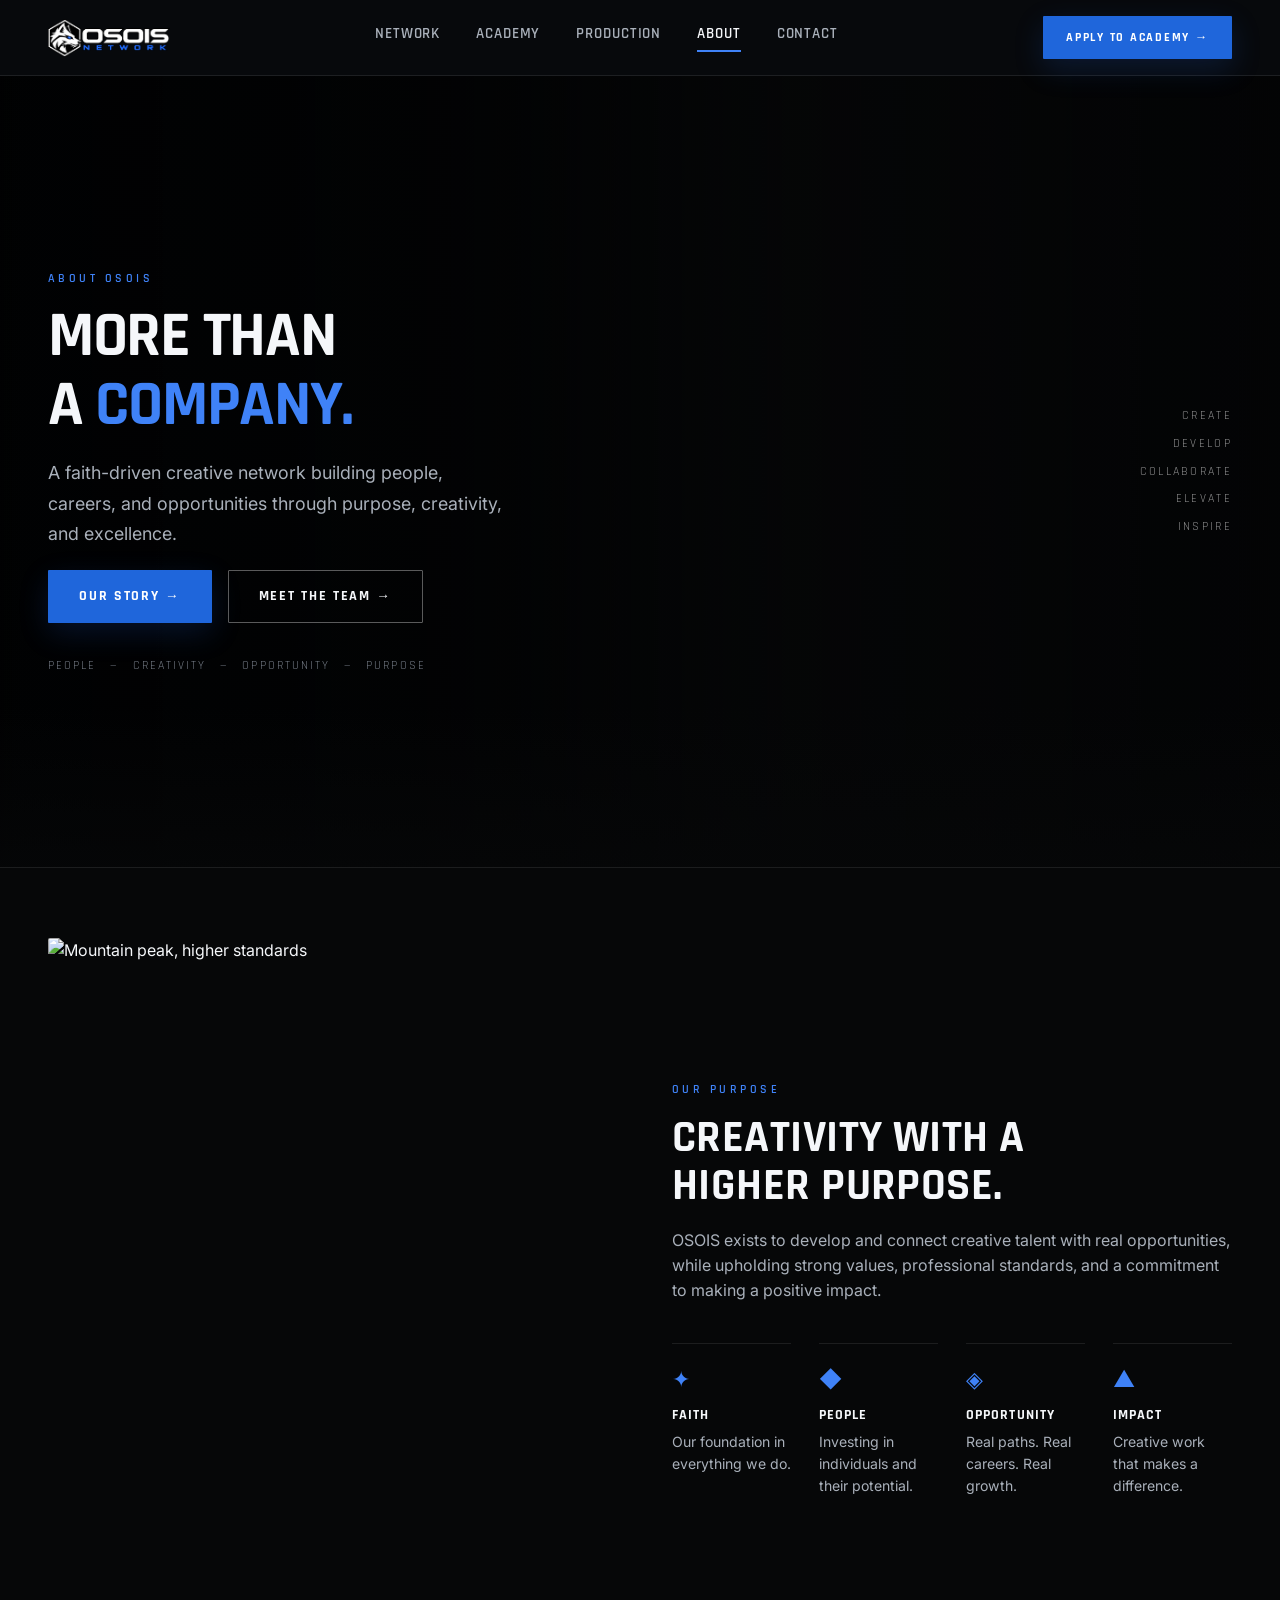
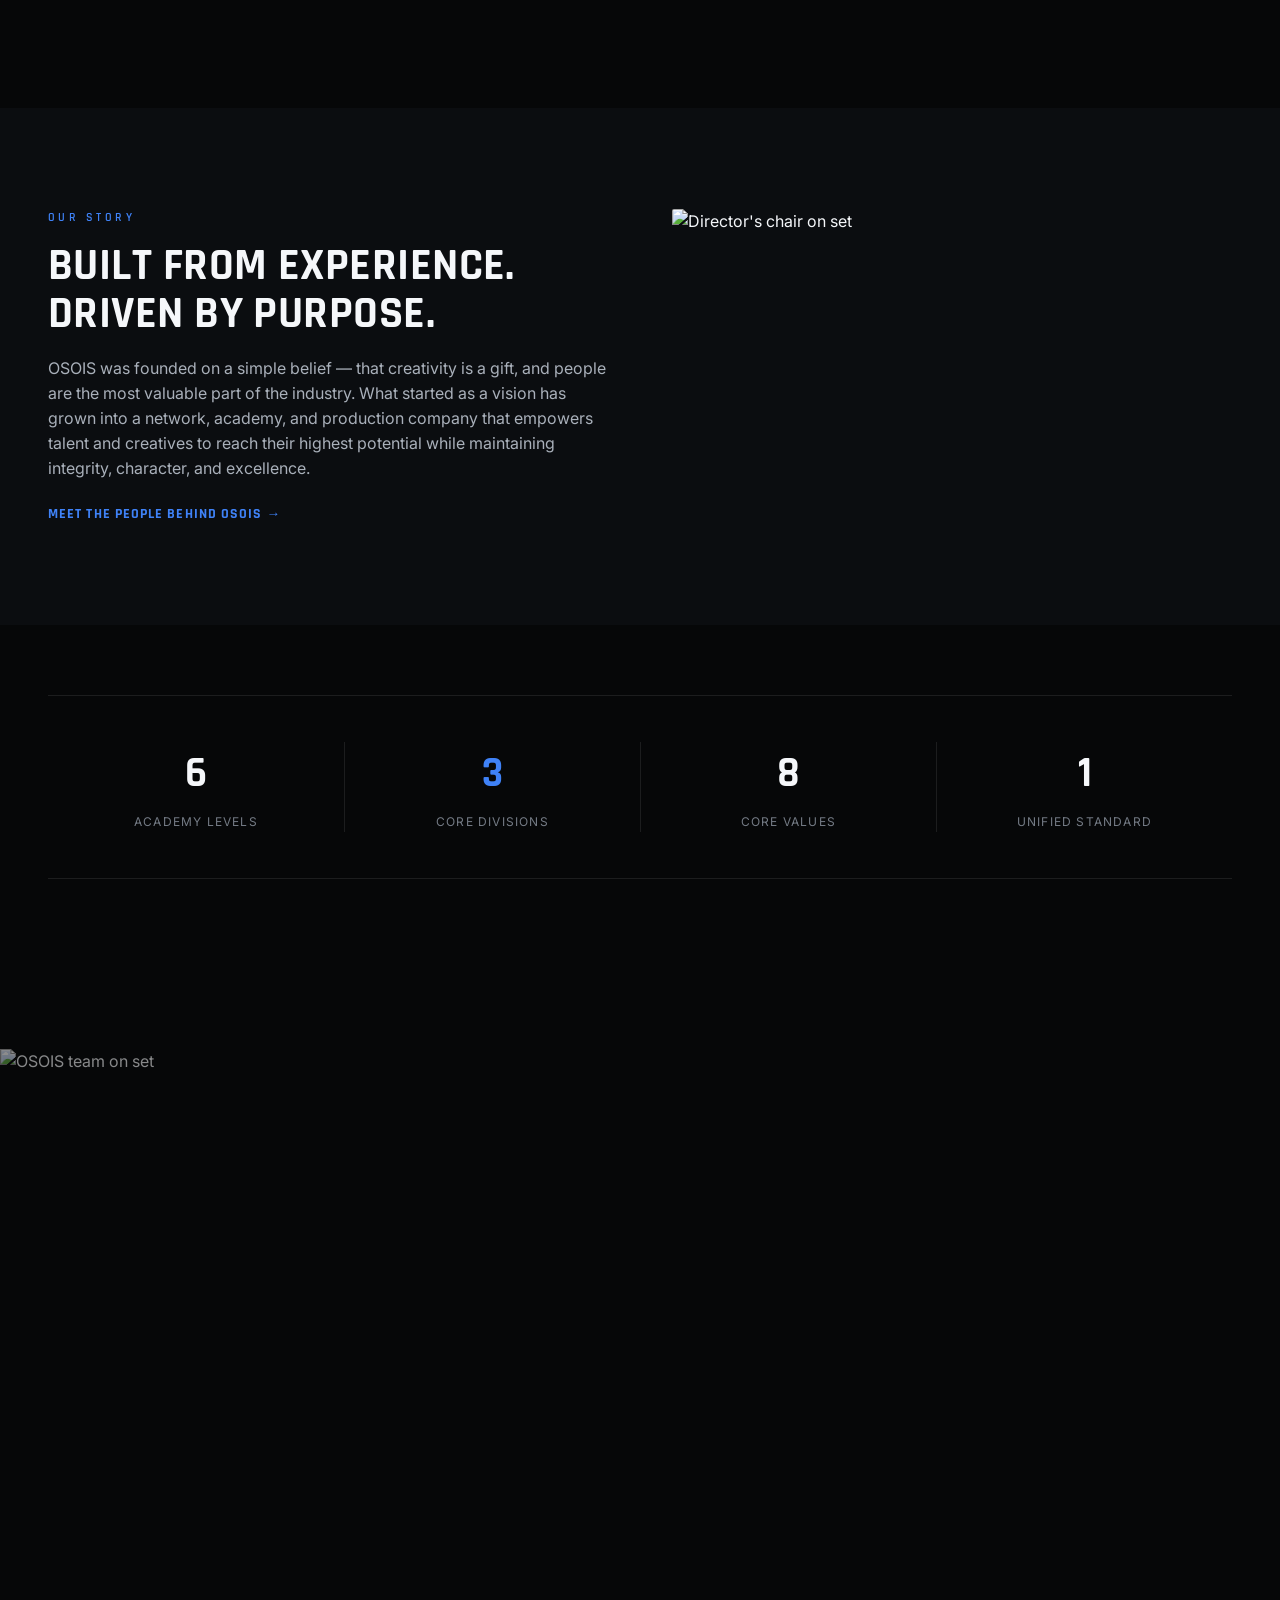
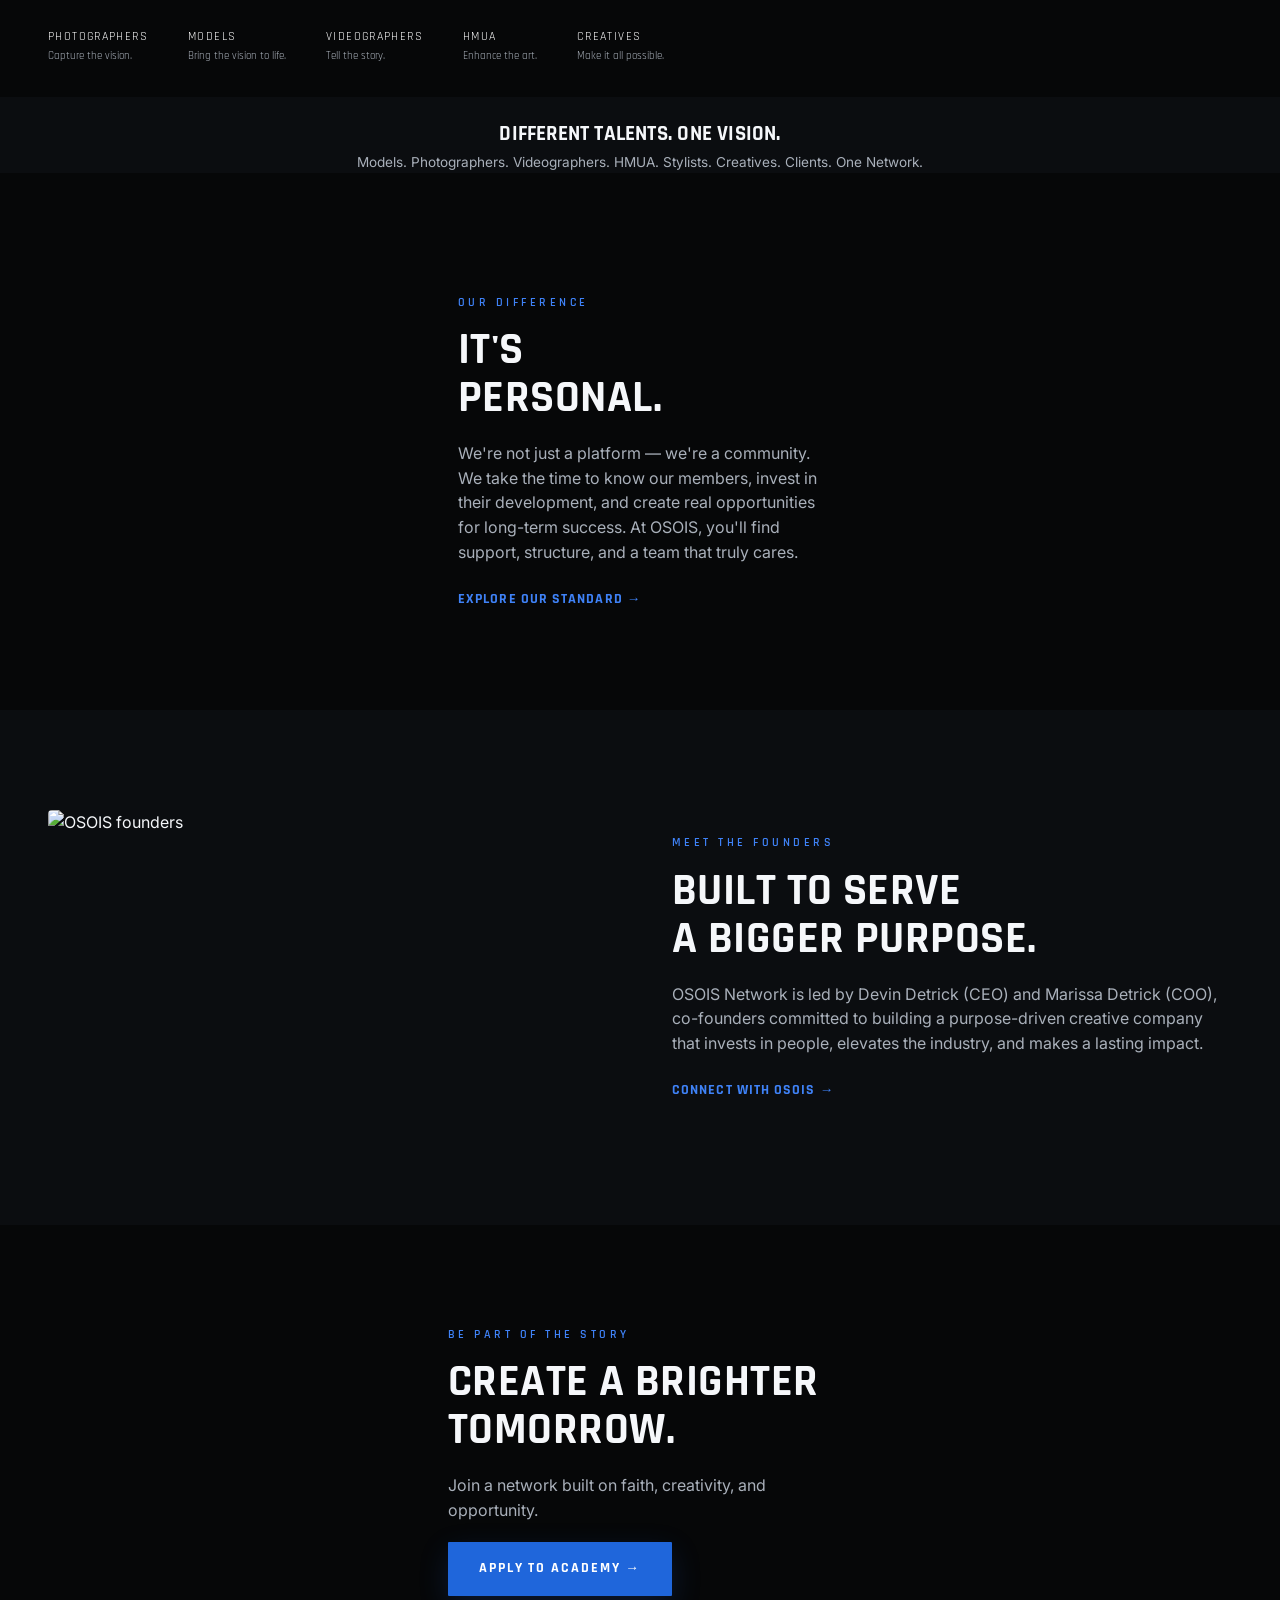
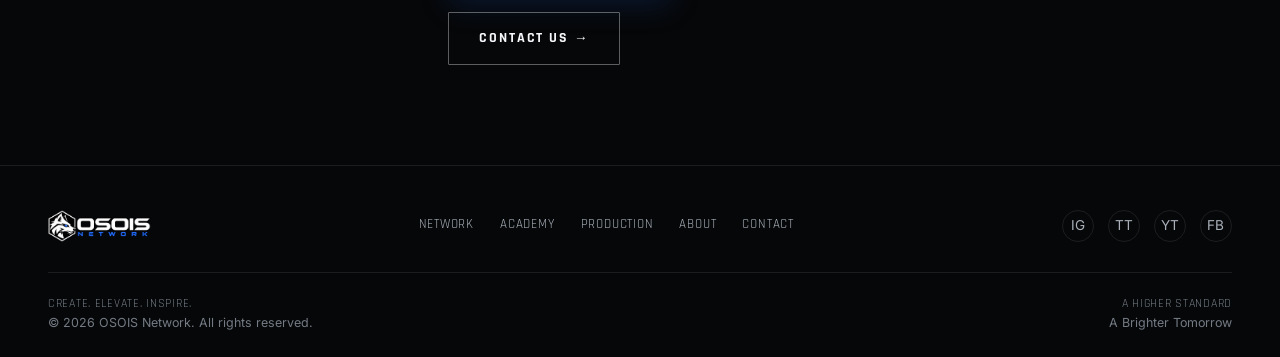
==== about.html @ 9038102f "Add files via upload" ====
<!DOCTYPE html>
<html lang="en">
<head>
<meta charset="UTF-8">
<meta name="viewport" content="width=device-width, initial-scale=1.0">
<title>About — OSOIS Network</title>
<meta name="description" content="A faith-driven creative network building people, careers, and opportunities through purpose, creativity, and excellence. Learn the OSOIS story.">
<link rel="icon" href="assets/logo.png">
<link rel="preconnect" href="https://fonts.googleapis.com">
<link href="https://fonts.googleapis.com/css2?family=Rajdhani:wght@500;600;700&family=Inter:wght@400;500;600&display=swap" rel="stylesheet">
<link rel="stylesheet" href="css/style.css">
</head>
<body>

<header class="site-header">
  <div class="nav-inner">
    <a href="index.html" class="logo-group">
      <img src="assets/logo-full.png" alt="OSOIS Network" class="logo-full-img">
    </a>
    <nav class="nav-links">
      <a href="network.html">Network</a>
      <a href="academy.html">Academy</a>
      <a href="production.html">Production</a>
      <a href="about.html">About</a>
      <a href="contact.html">Contact</a>
    </nav>
    <div class="nav-cta">
      <a href="join.html" class="btn btn-primary">Apply to Academy →</a>
      <button class="nav-toggle" aria-label="Open menu"><span></span><span></span><span></span></button>
    </div>
  </div>
</header>

<div class="mobile-drawer">
  <button class="close-drawer" aria-label="Close menu">&times;</button>
  <a href="network.html">Network</a>
  <a href="academy.html">Academy</a>
  <a href="production.html">Production</a>
  <a href="about.html">About</a>
  <a href="contact.html">Contact</a>
  <a href="join.html" class="btn btn-primary" style="width:fit-content;margin-top:10px;">Apply to Academy →</a>
</div>

<!-- HERO -->
<section class="hero">
  <div class="hero-bg" style="background-image:url('https://images.unsplash.com/photo-1497215728101-856f4ea42174?auto=format&fit=crop&w=1600&q=80');"></div>
  <div class="hero-content">
    <span class="eyebrow">About OSOIS</span>
    <h1>More Than<br>A <span class="accent">Company.</span></h1>
    <p class="lede">A faith-driven creative network building people, careers, and opportunities through purpose, creativity, and excellence.</p>
    <div class="hero-cta">
      <a href="#story" class="btn btn-primary">Our Story →</a>
      <a href="#founders" class="btn btn-outline">Meet the Team →</a>
    </div>
    <div class="hero-tags"><span>People</span><span>Creativity</span><span>Opportunity</span><span>Purpose</span></div>
  </div>
  <div class="hero-side-list">
    <span>Create</span><span>Develop</span><span>Collaborate</span><span>Elevate</span><span>Inspire</span>
  </div>
</section>

<!-- OUR PURPOSE -->
<section class="darker section-tight">
  <div class="container split">
    <div class="media-box">
      <img src="https://images.unsplash.com/photo-1519681393784-d120267933ba?auto=format&fit=crop&w=700&q=80" alt="Mountain peak, higher standards">
    </div>
    <div>
      <span class="eyebrow">Our Purpose</span>
      <h2>Creativity With A<br>Higher Purpose.</h2>
      <p class="narrow">OSOIS exists to develop and connect creative talent with real opportunities, while upholding strong values, professional standards, and a commitment to making a positive impact.</p>
      <div class="pillars">
        <div class="pillar"><span class="icon">✦</span><h4>Faith</h4><p>Our foundation in everything we do.</p></div>
        <div class="pillar"><span class="icon">◆</span><h4>People</h4><p>Investing in individuals and their potential.</p></div>
        <div class="pillar"><span class="icon">◈</span><h4>Opportunity</h4><p>Real paths. Real careers. Real growth.</p></div>
        <div class="pillar"><span class="icon">▲</span><h4>Impact</h4><p>Creative work that makes a difference.</p></div>
      </div>
    </div>
  </div>
</section>

<!-- OUR STORY -->
<section id="story" class="dark">
  <div class="container split">
    <div>
      <span class="eyebrow">Our Story</span>
      <h2>Built From Experience.<br>Driven By Purpose.</h2>
      <p class="narrow">OSOIS was founded on a simple belief — that creativity is a gift, and people are the most valuable part of the industry. What started as a vision has grown into a network, academy, and production company that empowers talent and creatives to reach their highest potential while maintaining integrity, character, and excellence.</p>
      <a href="#founders" class="btn-link">Meet the People Behind OSOIS →</a>
    </div>
    <div class="media-box wide">
      <img src="https://images.unsplash.com/photo-1500375592092-40eb2168fd21?auto=format&fit=crop&w=900&q=80" alt="Director's chair on set">
    </div>
  </div>
</section>

<!-- IMPACT STATS -->
<section class="darker section-tight">
  <div class="container">
    <div class="stat-row">
      <div class="stat"><div class="num">6</div><div class="label">Academy Levels</div></div>
      <div class="stat"><div class="num accent">3</div><div class="label">Core Divisions</div></div>
      <div class="stat"><div class="num">8</div><div class="label">Core Values</div></div>
      <div class="stat"><div class="num">1</div><div class="label">Unified Standard</div></div>
    </div>
  </div>
</section>

<!-- ONE VISION STRIP -->
<section class="talent-strip">
  <img class="talent-strip-img" src="https://images.unsplash.com/photo-1522075469751-3a6694fb2f61?auto=format&fit=crop&w=1600&q=80" alt="OSOIS team on set">
  <div class="talent-strip-labels">
    <div class="role">Photographers<span>Capture the vision.</span></div>
    <div class="role">Models<span>Bring the vision to life.</span></div>
    <div class="role">Videographers<span>Tell the story.</span></div>
    <div class="role">HMUA<span>Enhance the art.</span></div>
    <div class="role">Creatives<span>Make it all possible.</span></div>
  </div>
</section>
<div class="dark talent-strip-caption">
  <h3>Different Talents. One Vision.</h3>
  <p>Models. Photographers. Videographers. HMUA. Stylists. Creatives. Clients. One Network.</p>
</div>

<!-- IT'S PERSONAL -->
<section class="difference-block darker" style="padding:100px 0;">
  <div class="difference-bg" style="background-image:url('https://images.unsplash.com/photo-1546182990-dffeafbe841d?auto=format&fit=crop&w=1600&q=80'); right:0; left:auto; width:55%;"></div>
  <div class="container difference-content">
    <span class="eyebrow">Our Difference</span>
    <h2>It's<br>Personal.</h2>
    <p>We're not just a platform — we're a community. We take the time to know our members, invest in their development, and create real opportunities for long-term success. At OSOIS, you'll find support, structure, and a team that truly cares.</p>
    <a href="academy.html" class="btn-link">Explore Our Standard →</a>
  </div>
</section>

<!-- FOUNDERS -->
<section id="founders" class="dark">
  <div class="container split">
    <div class="founders-media">
      <img src="https://images.unsplash.com/photo-1522075469751-3a6694fb2f61?auto=format&fit=crop&w=900&q=80" alt="OSOIS founders">
    </div>
    <div>
      <span class="eyebrow">Meet the Founders</span>
      <h2>Built To Serve<br>A Bigger Purpose.</h2>
      <p class="narrow">OSOIS Network is led by Devin Detrick (CEO) and Marissa Detrick (COO), co-founders committed to building a purpose-driven creative company that invests in people, elevates the industry, and makes a lasting impact.</p>
      <a href="contact.html" class="btn-link">Connect With OSOIS →</a>
    </div>
  </div>
</section>

<!-- CLOSER -->
<section class="closer">
  <div class="closer-bg" style="background-image:url('https://images.unsplash.com/photo-1477959858617-67f85cf4f1df?auto=format&fit=crop&w=1600&q=80');"></div>
  <div class="container closer-content">
    <span class="eyebrow">Be Part of the Story</span>
    <h2>Create A Brighter<br>Tomorrow.</h2>
    <p>Join a network built on faith, creativity, and opportunity.</p>
    <div class="hero-cta">
      <a href="join.html" class="btn btn-primary">Apply to Academy →</a>
      <a href="contact.html" class="btn btn-outline">Contact Us →</a>
    </div>
  </div>
</section>

<footer class="site-footer">
  <div class="container">
    <div class="footer-top">
      <a href="index.html" class="logo-group">
        <img src="assets/logo-full.png" alt="OSOIS Network" class="logo-full-img footer-logo">
      </a>
      <nav class="footer-nav">
        <a href="network.html">Network</a>
        <a href="academy.html">Academy</a>
        <a href="production.html">Production</a>
        <a href="about.html">About</a>
        <a href="contact.html">Contact</a>
      </nav>
      <div class="footer-social">
        <a href="contact.html" aria-label="Instagram — contact OSOIS">IG</a>
        <a href="contact.html" aria-label="TikTok — contact OSOIS">TT</a>
        <a href="contact.html" aria-label="YouTube — contact OSOIS">YT</a>
        <a href="contact.html" aria-label="Facebook — contact OSOIS">FB</a>
      </div>
    </div>
    <div class="footer-bottom">
      <div>
        <div class="footer-tagline">Create. Elevate. Inspire.</div>
        <div>© 2026 OSOIS Network. All rights reserved.</div>
      </div>
      <div class="right">
        <div class="footer-tagline">A Higher Standard</div>
        <div>A Brighter Tomorrow</div>
      </div>
    </div>
  </div>
</footer>

<script src="js/main.js"></script>
</body>
</html>
---- css/style.css ----
/* ============================================
   OSOIS NETWORK — SHARED STYLESHEET
   ============================================ */

:root {
  --black: #060708;
  --near-black: #0b0d10;
  --panel: #101317;
  --panel-alt: #14181d;
  --line: rgba(255,255,255,0.09);
  --white: #f5f7fa;
  --dim: #a9b0ba;
  --dimmer: #747b85;
  --blue: #2f7bf6;
  --blue-bright: #4c8dff;
  --light-panel: #eef1f5;
  --light-panel-text: #101317;
  font-size: 16px;
}

* { box-sizing: border-box; }
html { scroll-behavior: smooth; }

body {
  margin: 0;
  background: var(--black);
  color: var(--white);
  font-family: 'Inter', -apple-system, BlinkMacSystemFont, "Segoe UI", sans-serif;
  line-height: 1.55;
  -webkit-font-smoothing: antialiased;
}

img { max-width: 100%; display: block; }
a { color: inherit; text-decoration: none; }

.eyebrow {
  font-family: 'Rajdhani', 'Inter', sans-serif;
  font-size: 0.78rem;
  letter-spacing: 0.28em;
  text-transform: uppercase;
  color: var(--blue-bright);
  font-weight: 600;
  margin-bottom: 14px;
  display: block;
}

h1, h2, h3, h4 {
  font-family: 'Rajdhani', 'Inter', sans-serif;
  font-weight: 700;
  letter-spacing: 0.01em;
  text-transform: uppercase;
  margin: 0 0 18px;
  line-height: 1.08;
}

h1 { font-size: clamp(2.4rem, 5.6vw, 4rem); }
h2 { font-size: clamp(1.9rem, 3.6vw, 2.8rem); }
h3 { font-size: 1.3rem; }

p { color: var(--dim); margin: 0 0 20px; }
.light p { color: #4b5563; }
.light { color: var(--light-panel-text); }

.container {
  max-width: 1280px;
  margin: 0 auto;
  padding: 0 48px;
}

@media (max-width: 900px) {
  .container { padding: 0 24px; }
}

/* ---------- Buttons ---------- */
.btn {
  display: inline-flex;
  align-items: center;
  gap: 10px;
  padding: 15px 30px;
  font-family: 'Rajdhani', sans-serif;
  font-weight: 700;
  font-size: 0.85rem;
  letter-spacing: 0.14em;
  text-transform: uppercase;
  border-radius: 3px;
  border: 1px solid transparent;
  cursor: pointer;
  transition: all 0.25s ease;
  white-space: nowrap;
}
.btn-primary { background: var(--blue); color: #fff; }
.btn-primary:hover { background: var(--blue-bright); transform: translateY(-1px); }
.btn-outline { border-color: rgba(255,255,255,0.35); color: var(--white); background: transparent; }
.btn-outline:hover { border-color: var(--white); background: rgba(255,255,255,0.06); }
.light .btn-outline { border-color: rgba(0,0,0,0.3); color: var(--light-panel-text); }
.light .btn-outline:hover { border-color: #000; background: rgba(0,0,0,0.05); }
.btn-link { color: var(--blue-bright); font-family: 'Rajdhani', sans-serif; font-weight: 700; letter-spacing: 0.08em; text-transform: uppercase; font-size: 0.85rem; }
.btn-link:hover { text-decoration: underline; }

/* ---------- Header / Nav ---------- */
.site-header {
  position: sticky;
  top: 0;
  z-index: 200;
  background: rgba(6,7,8,0.85);
  backdrop-filter: blur(14px);
  border-bottom: 1px solid var(--line);
}
.nav-inner {
  max-width: 1280px;
  margin: 0 auto;
  padding: 16px 48px;
  display: flex;
  align-items: center;
  justify-content: space-between;
}
.logo-group { display: flex; align-items: center; gap: 12px; }
.logo-text { font-family: 'Rajdhani', sans-serif; font-weight: 800; font-size: 1.15rem; letter-spacing: 0.08em; line-height: 1; }
.logo-text span { display: block; font-size: 0.58rem; letter-spacing: 0.32em; color: var(--blue-bright); font-weight: 600; margin-top: 2px; }
.logo-full-img { height: 38px; width: auto; display: block; }
.logo-full-img.footer-logo { height: 32px; }
@media (max-width: 500px) { .logo-full-img { height: 30px; } }

.nav-links { display: flex; gap: 36px; }
.nav-links a {
  font-family: 'Rajdhani', sans-serif;
  font-weight: 600;
  font-size: 0.92rem;
  letter-spacing: 0.06em;
  text-transform: uppercase;
  color: var(--dim);
  padding-bottom: 4px;
  border-bottom: 2px solid transparent;
  transition: all 0.2s ease;
}
.nav-links a:hover { color: var(--white); }
.nav-links a.active { color: var(--white); border-bottom-color: var(--blue); }

.nav-cta { display: flex; align-items: center; gap: 20px; }
.nav-cta .btn { padding: 11px 22px; font-size: 0.78rem; }

.nav-toggle { display: none; flex-direction: column; gap: 5px; background: none; border: none; cursor: pointer; padding: 6px; }
.nav-toggle span { width: 24px; height: 2px; background: var(--white); display: block; }

@media (max-width: 980px) {
  .nav-links { display: none; }
  .nav-toggle { display: flex; }
  .nav-inner { padding: 14px 24px; }
}

/* ---------- Hero ---------- */
.hero {
  position: relative;
  min-height: 88vh;
  display: flex;
  align-items: center;
  overflow: hidden;
  border-bottom: 1px solid var(--line);
}
.hero-bg {
  position: absolute; inset: 0;
  background-size: cover; background-position: center;
  filter: saturate(0.85) contrast(1.05);
}
.hero-bg::after {
  content: "";
  position: absolute; inset: 0;
  background: linear-gradient(90deg, rgba(6,7,8,0.96) 0%, rgba(6,7,8,0.72) 38%, rgba(6,7,8,0.25) 62%, rgba(6,7,8,0.55) 100%);
}
.hero-content {
  position: relative;
  z-index: 2;
  max-width: 1280px;
  margin: 0 auto;
  padding: 0 48px;
  width: 100%;
}
.hero-content h1 { max-width: 640px; }
.hero-content h1 .accent { color: var(--blue-bright); }
.hero-content p.lede { max-width: 460px; font-size: 1.05rem; }
.hero-cta { display: flex; gap: 16px; margin-top: 8px; flex-wrap: wrap; }
.hero-tags {
  margin-top: 34px;
  display: flex; gap: 14px; flex-wrap: wrap;
  font-family: 'Rajdhani', sans-serif;
  font-size: 0.72rem; letter-spacing: 0.18em; text-transform: uppercase; color: var(--dimmer);
}
.hero-tags span:not(:last-child)::after { content: "—"; margin-left: 14px; color: var(--dimmer); }

.hero-side-list {
  position: absolute;
  right: 48px;
  top: 50%;
  transform: translateY(-50%);
  z-index: 2;
  text-align: right;
  font-family: 'Rajdhani', sans-serif;
  font-size: 0.72rem;
  letter-spacing: 0.2em;
  text-transform: uppercase;
  color: rgba(255,255,255,0.55);
  display: flex;
  flex-direction: column;
  gap: 10px;
}
@media (max-width: 900px) { .hero-side-list { display: none; } }

/* ---------- Sections ---------- */
section { padding: 100px 0; }
.section-tight { padding: 70px 0; }
.dark { background: var(--near-black); }
.darker { background: var(--black); }
.light-section { background: var(--light-panel); color: var(--light-panel-text); }
.light-section p { color: #4b5563; }
.light-section h2, .light-section h3 { color: var(--light-panel-text); }

.split {
  display: grid;
  grid-template-columns: 1fr 1fr;
  gap: 64px;
  align-items: center;
}
@media (max-width: 900px) { .split { grid-template-columns: 1fr; gap: 40px; } }

.media-box { position: relative; overflow: hidden; border-radius: 4px; aspect-ratio: 4/5; }
.media-box.wide { aspect-ratio: 16/9; }
.media-box img { width: 100%; height: 100%; object-fit: cover; }
.media-box .eye-overlay { position: absolute; inset: 0; background: linear-gradient(180deg, rgba(0,0,0,0.1), rgba(0,0,0,0.75)); }

.tag-row {
  display: flex; gap: 20px; flex-wrap: wrap;
  font-family: 'Rajdhani', sans-serif;
  font-size: 0.7rem; letter-spacing: 0.16em; text-transform: uppercase; color: var(--dimmer);
  margin-top: 30px;
}
.tag-row span:not(:last-child)::after { content: "—"; margin-left: 20px; }

.pillars { display: grid; grid-template-columns: repeat(4, 1fr); gap: 28px; margin-top: 40px; }
@media (max-width: 900px) { .pillars { grid-template-columns: repeat(2, 1fr); } }
.pillar { border-top: 1px solid var(--line); padding-top: 18px; }
.pillar .icon { font-size: 1.4rem; color: var(--blue-bright); margin-bottom: 12px; display: block; }
.pillar h4 { font-family: 'Rajdhani', sans-serif; font-size: 0.85rem; letter-spacing: 0.08em; margin-bottom: 8px; }
.pillar p { font-size: 0.88rem; margin: 0; }

.stat-row {
  display: grid; grid-template-columns: repeat(4, 1fr);
  border-top: 1px solid var(--line); border-bottom: 1px solid var(--line);
  padding: 46px 0;
}
.stat-row .stat { text-align: center; border-left: 1px solid var(--line); padding: 0 16px; }
.stat-row .stat:first-child { border-left: none; }
.stat .num { font-family: 'Rajdhani', sans-serif; font-weight: 700; font-size: clamp(2rem, 4vw, 2.6rem); color: var(--white); }
.stat .num.accent { color: var(--blue-bright); }
.stat .label { font-size: 0.75rem; letter-spacing: 0.1em; text-transform: uppercase; color: var(--dimmer); margin-top: 6px; }
@media (max-width: 700px) { .stat-row { grid-template-columns: repeat(2, 1fr); row-gap: 30px; } .stat-row .stat:nth-child(3) { border-left: none; } }

.talent-strip { position: relative; }
.talent-strip-img { width: 100%; aspect-ratio: 21/9; object-fit: cover; filter: grayscale(0.15) brightness(0.55); }
.talent-strip-labels {
  position: absolute; inset: 0;
  display: flex; align-items: flex-end;
  padding: 32px 48px;
  gap: 40px;
}
.talent-strip-labels .role { font-family: 'Rajdhani', sans-serif; font-size: 0.72rem; letter-spacing: 0.12em; text-transform: uppercase; color: #fff; }
.talent-strip-labels .role span { display: block; color: var(--dim); font-size: 0.68rem; text-transform: none; letter-spacing: 0; margin-top: 2px; }
.talent-strip-caption { text-align: center; padding: 26px 20px 0; }
.talent-strip-caption h3 { margin-bottom: 6px; }
.talent-strip-caption p { font-size: 0.85rem; }

.difference-block { position: relative; overflow: hidden; }
.difference-bg { position: absolute; inset: 0; background-size: cover; background-position: center; filter: brightness(0.4); }
.difference-content { position: relative; z-index: 2; max-width: 460px; }

/* ---------- Cards ---------- */
.card-grid { display: grid; grid-template-columns: repeat(5, 1fr); gap: 1px; background: var(--line); margin-top: 44px; }
.card-grid.cols-3 { grid-template-columns: repeat(3, 1fr); }
@media (max-width: 900px) { .card-grid { grid-template-columns: repeat(2, 1fr); } }
@media (max-width: 560px) { .card-grid { grid-template-columns: 1fr; } }
.svc-card { background: var(--panel); padding: 26px 22px; display: flex; flex-direction: column; min-height: 260px; }
.svc-card img { width: 100%; aspect-ratio: 3/4; object-fit: cover; margin-bottom: 16px; border-radius: 2px; filter: grayscale(0.2); }
.svc-card h4 { font-family: 'Rajdhani', sans-serif; font-size: 0.95rem; letter-spacing: 0.06em; margin-bottom: 10px; }
.svc-card ul { list-style: none; padding: 0; margin: 0 0 16px; font-size: 0.82rem; color: var(--dim); }
.svc-card ul li { padding: 3px 0; }
.svc-card .learn { margin-top: auto; font-size: 0.72rem; }

/* ---------- Featured work / carousel ---------- */
.work-grid { display: grid; grid-template-columns: repeat(3, 1fr); gap: 4px; margin-top: 20px; }
@media (max-width: 800px) { .work-grid { grid-template-columns: 1fr; } }
.work-item { position: relative; aspect-ratio: 4/3; overflow: hidden; }
.work-item img { width: 100%; height: 100%; object-fit: cover; transition: transform 0.4s ease; }
.work-item:hover img { transform: scale(1.06); }
.work-item .caption { position: absolute; left: 0; right: 0; bottom: 0; padding: 18px 20px; background: linear-gradient(0deg, rgba(0,0,0,0.85), transparent); }
.work-item .caption h4 { font-family: 'Rajdhani', sans-serif; font-size: 0.85rem; letter-spacing: 0.06em; margin-bottom: 4px; }
.work-item .caption a { font-size: 0.68rem; color: var(--blue-bright); text-transform: uppercase; letter-spacing: 0.1em; }
.carousel-arrows { display: flex; justify-content: space-between; margin-top: -220px; padding: 0 12px; position: relative; z-index: 5; pointer-events: none; }
.carousel-arrows button { pointer-events: all; background: rgba(0,0,0,0.55); border: 1px solid rgba(255,255,255,0.3); color: #fff; width: 40px; height: 40px; border-radius: 50%; cursor: pointer; font-size: 1rem; }
@media (max-width: 800px) { .carousel-arrows { display: none; } }

/* ---------- How it works ---------- */
.steps { display: grid; grid-template-columns: repeat(4, 1fr); border-top: 1px solid var(--line); }
.steps.steps-5 { grid-template-columns: repeat(5, 1fr); }
@media (max-width: 900px) { .steps, .steps.steps-5 { grid-template-columns: repeat(2, 1fr); } }
.step { padding: 34px 26px; border-left: 1px solid var(--line); }
.step:first-child { border-left: none; }
@media (max-width: 900px) { .step:nth-child(odd) { border-left: none; } }
.step .idx { font-family: 'Rajdhani', sans-serif; font-weight: 700; font-size: 1.8rem; color: rgba(255,255,255,0.25); margin-bottom: 10px; }
.step h4 { font-family: 'Rajdhani', sans-serif; font-size: 0.9rem; letter-spacing: 0.08em; margin-bottom: 6px; }
.step p { font-size: 0.85rem; margin: 0; }

/* ---------- FAQ ---------- */
.faq-grid { display: grid; grid-template-columns: 1fr 1fr; gap: 16px; margin-top: 34px; }
@media (max-width: 800px) { .faq-grid { grid-template-columns: 1fr; } }
.faq-item { border: 1px solid var(--line); border-radius: 3px; overflow: hidden; }
.faq-q {
  display: flex; align-items: center; justify-content: space-between;
  padding: 20px 22px; cursor: pointer; font-family: 'Rajdhani', sans-serif;
  font-weight: 600; font-size: 0.95rem; letter-spacing: 0.02em;
  background: var(--panel);
}
.faq-q .plus { font-size: 1.3rem; color: var(--blue-bright); transition: transform 0.25s ease; }
.faq-item.open .plus { transform: rotate(45deg); }
.faq-a { max-height: 0; overflow: hidden; transition: max-height 0.3s ease; background: var(--panel-alt); }
.faq-item.open .faq-a { max-height: 200px; }
.faq-a p { padding: 0 22px 20px; margin: 0; font-size: 0.88rem; }

/* ---------- Contact form ---------- */
.contact-form { display: flex; flex-direction: column; gap: 14px; }
.form-row { display: flex; gap: 14px; }
@media (max-width: 600px) { .form-row { flex-direction: column; } }
.contact-form input, .contact-form select, .contact-form textarea {
  width: 100%;
  background: var(--panel);
  border: 1px solid var(--line);
  color: var(--white);
  padding: 15px 16px;
  font-family: 'Inter', sans-serif;
  font-size: 0.92rem;
  border-radius: 3px;
}
.contact-form textarea { min-height: 130px; resize: vertical; }
.contact-form input:focus, .contact-form select:focus, .contact-form textarea:focus { outline: none; border-color: var(--blue); }
.form-note { font-size: 0.78rem; color: var(--dimmer); }
.form-actions { display: flex; align-items: center; gap: 18px; flex-wrap: wrap; }
.form-status { font-size: 0.85rem; color: var(--blue-bright); }

.contact-methods { display: grid; grid-template-columns: repeat(4, 1fr); gap: 30px; margin-top: 40px; }
@media (max-width: 900px) { .contact-methods { grid-template-columns: repeat(2, 1fr); } }
.contact-method .icon { color: var(--blue-bright); font-size: 1.3rem; margin-bottom: 12px; display: block; }
.contact-method h4 { font-family: 'Rajdhani', sans-serif; font-size: 0.85rem; letter-spacing: 0.08em; margin-bottom: 6px; }
.contact-method p { font-size: 0.85rem; margin: 0; }
.contact-method .social-icons { display: flex; gap: 12px; margin-top: 6px; }
.contact-method .social-icons a { width: 30px; height: 30px; border: 1px solid var(--line); border-radius: 50%; display: flex; align-items: center; justify-content: center; font-size: 0.8rem; }

.visit-block { position: relative; overflow: hidden; min-height: 320px; display: flex; align-items: center; }
.visit-bg { position: absolute; inset: 0; background-size: cover; background-position: center; filter: brightness(0.55) saturate(0.6); }
.visit-content { position: relative; z-index: 2; }
.visit-script { position: absolute; right: 60px; bottom: 40px; font-family: 'Georgia', serif; font-style: italic; font-size: 1.4rem; color: rgba(255,255,255,0.85); z-index: 2; text-align: right; }
@media (max-width: 700px) { .visit-script { display: none; } }

/* ---------- Founders / people ---------- */
.founders-media { position: relative; aspect-ratio: 16/9; overflow: hidden; border-radius: 4px; }
.founders-media img { width: 100%; height: 100%; object-fit: cover; }
.founder-tag { position: absolute; bottom: 18px; font-family: 'Rajdhani', sans-serif; letter-spacing: 0.14em; font-size: 0.72rem; text-transform: uppercase; color: rgba(255,255,255,0.75); }

/* ---------- Numbered feature rows (homepage 01-04) ---------- */
.feature-row { display: grid; grid-template-columns: 1fr 1fr; min-height: 260px; }
@media (max-width: 850px) { .feature-row { grid-template-columns: 1fr; } }
.feature-row.reverse { direction: rtl; }
.feature-row.reverse > * { direction: ltr; }
.feature-media { position: relative; overflow: hidden; }
.feature-media img { width: 100%; height: 100%; object-fit: cover; min-height: 260px; }
.feature-text { padding: 50px 56px; display: flex; flex-direction: column; justify-content: center; background: var(--near-black); }
.feature-text .idx { font-family: 'Rajdhani', sans-serif; color: var(--blue-bright); letter-spacing: 0.2em; font-size: 0.75rem; margin-bottom: 12px; }
.feature-text h3 { font-size: 1.7rem; margin-bottom: 12px; }
.feature-text p { font-size: 0.92rem; max-width: 380px; }
.feature-text .tags-inline { font-family: 'Rajdhani', sans-serif; font-size: 0.68rem; letter-spacing: 0.12em; text-transform: uppercase; color: var(--dimmer); margin-top: 14px; }

.standard-block { text-align: center; position: relative; overflow: hidden; padding: 110px 0; }
.standard-bg { position: absolute; inset: 0; background-size: cover; background-position: center; filter: brightness(0.4); }
.standard-content { position: relative; z-index: 2; }
.standard-content .eyebrow { color: var(--dim); }
.standard-content h2 { max-width: 700px; margin: 0 auto 16px; }
.standard-content p { max-width: 500px; margin: 0 auto; }

/* ---------- CTA closer ---------- */
.closer { position: relative; overflow: hidden; min-height: 460px; display: flex; align-items: center; }
.closer-bg { position: absolute; inset: 0; background-size: cover; background-position: center; }
.closer-bg::after { content: ""; position: absolute; inset: 0; background: linear-gradient(90deg, rgba(6,7,8,0.94), rgba(6,7,8,0.55) 50%, rgba(6,7,8,0.15)); }
.closer-content { position: relative; z-index: 2; max-width: 480px; }
.closer-side { position: absolute; right: 48px; top: 40px; z-index: 2; text-align: right; font-family: 'Rajdhani', sans-serif; font-size: 0.72rem; letter-spacing: 0.2em; text-transform: uppercase; color: rgba(255,255,255,0.55); display: flex; flex-direction: column; gap: 8px; }
@media (max-width: 800px) { .closer-side { display: none; } }

/* ---------- Footer ---------- */
.site-footer { background: var(--black); border-top: 1px solid var(--line); padding: 44px 0 24px; }
.footer-top { display: flex; justify-content: space-between; align-items: center; flex-wrap: wrap; gap: 24px; padding-bottom: 30px; border-bottom: 1px solid var(--line); }
.footer-nav { display: flex; gap: 26px; flex-wrap: wrap; }
.footer-nav a { font-family: 'Rajdhani', sans-serif; font-size: 0.82rem; letter-spacing: 0.06em; text-transform: uppercase; color: var(--dim); }
.footer-nav a:hover { color: var(--white); }
.footer-social { display: flex; gap: 14px; }
.footer-social a { width: 32px; height: 32px; border: 1px solid var(--line); border-radius: 50%; display: flex; align-items: center; justify-content: center; font-size: 0.85rem; color: var(--dim); }
.footer-social a:hover { color: var(--white); border-color: var(--dim); }
.footer-bottom { display: flex; justify-content: space-between; align-items: flex-start; flex-wrap: wrap; gap: 16px; padding-top: 22px; font-size: 0.78rem; color: var(--dimmer); }
.footer-tagline { font-family: 'Rajdhani', sans-serif; letter-spacing: 0.06em; text-transform: uppercase; font-size: 0.75rem; }
.footer-bottom .right { text-align: right; }
@media (max-width: 700px) { .footer-bottom { text-align: left; } .footer-bottom .right { text-align: left; } }

/* ---------- Mobile nav drawer ---------- */
.mobile-drawer {
  position: fixed; inset: 0; z-index: 300;
  background: rgba(6,7,8,0.98);
  display: none; flex-direction: column; padding: 90px 32px 32px;
  gap: 26px;
}
.mobile-drawer.open { display: flex; }
.mobile-drawer a { font-family: 'Rajdhani', sans-serif; font-size: 1.3rem; text-transform: uppercase; letter-spacing: 0.06em; }
.mobile-drawer .close-drawer { position: absolute; top: 24px; right: 24px; background: none; border: none; color: #fff; font-size: 1.6rem; cursor: pointer; }

/* ---------- Talent Directory ---------- */
.directory-section { padding-top: 60px; }
.category-nav { display: flex; gap: 10px; overflow-x: auto; padding-bottom: 30px; margin-bottom: 40px; border-bottom: 1px solid var(--line); }
.cat-btn {
  flex: 0 0 auto;
  display: flex; flex-direction: column; align-items: center; gap: 10px;
  background: var(--panel); border: 1px solid var(--line); border-radius: 4px;
  padding: 12px; width: 110px; cursor: pointer;
  color: var(--dim); font-family: 'Rajdhani', sans-serif; font-size: 0.7rem;
  letter-spacing: 0.06em; text-transform: uppercase; text-align: center;
  transition: border-color 0.2s ease, color 0.2s ease;
}
.cat-btn img { width: 100%; aspect-ratio: 1; object-fit: cover; border-radius: 3px; }
.cat-btn:hover { color: var(--white); }
.cat-btn.active { border-color: var(--blue); color: #fff; }

.directory-head-row { display: flex; justify-content: space-between; align-items: flex-end; gap: 20px; flex-wrap: wrap; }
.directory-head-row p { margin: 6px 0 0; }
.directory-search { position: relative; width: 320px; max-width: 100%; }
.directory-search input {
  width: 100%; background: var(--panel); border: 1px solid var(--line); color: var(--white);
  padding: 12px 16px 12px 38px; border-radius: 3px; font-family: 'Inter', sans-serif; font-size: 0.85rem;
}
.directory-search::before {
  content: "⌕"; position: absolute; left: 12px; top: 50%; transform: translateY(-50%);
  color: var(--dimmer); font-size: 1rem;
}

.directory-grid { display: grid; grid-template-columns: 260px 1fr; gap: 32px; margin-top: 40px; align-items: start; }
@media (max-width: 900px) { .directory-grid { grid-template-columns: 1fr; } }

.filters-panel { background: var(--panel); border: 1px solid var(--line); border-radius: 4px; padding: 22px; }
.filters-head { display: flex; justify-content: space-between; align-items: center; font-family: 'Rajdhani', sans-serif; text-transform: uppercase; letter-spacing: 0.08em; font-size: 0.85rem; margin-bottom: 18px; }
.filters-head a { color: var(--blue-bright); font-size: 0.72rem; }
.filter-field { margin-bottom: 14px; }
.filter-field label { display: block; font-size: 0.68rem; text-transform: uppercase; letter-spacing: 0.08em; color: var(--dimmer); margin-bottom: 6px; }
.filter-field select, .filter-field input {
  width: 100%; background: var(--near-black); border: 1px solid var(--line); color: var(--white);
  padding: 10px 12px; border-radius: 3px; font-size: 0.82rem; font-family: 'Inter', sans-serif;
}
.filters-panel .btn { width: 100%; justify-content: center; margin-top: 6px; }

.profile-viewer { background: var(--panel); border: 1px solid var(--line); border-radius: 4px; padding: 30px; }
.back-link { font-family: 'Rajdhani', sans-serif; font-size: 0.78rem; letter-spacing: 0.08em; text-transform: uppercase; color: var(--dim); display: inline-block; margin-bottom: 22px; }
.back-link:hover { color: var(--white); }
.profile-layout { display: grid; grid-template-columns: 1fr 1.15fr; gap: 40px; }
@media (max-width: 800px) { .profile-layout { grid-template-columns: 1fr; } }

.profile-info h3 { display: flex; align-items: center; gap: 8px; margin-bottom: 8px; font-size: 1.7rem; }
.profile-info .verified { color: var(--blue-bright); font-size: 1rem; }
.verified-tag { font-family: 'Rajdhani', sans-serif; font-size: 0.75rem; letter-spacing: 0.1em; text-transform: uppercase; color: var(--blue-bright); margin-bottom: 10px; }
.profile-location { font-size: 0.85rem; color: var(--dim); margin-bottom: 22px; }
.profile-measurements { display: grid; grid-template-columns: repeat(4, 1fr); gap: 14px; border-top: 1px solid var(--line); border-bottom: 1px solid var(--line); padding: 18px 0; margin-bottom: 22px; }
.profile-measurements span { display: block; font-family: 'Rajdhani', sans-serif; font-weight: 700; font-size: 1.15rem; }
.profile-measurements label { font-size: 0.62rem; text-transform: uppercase; letter-spacing: 0.08em; color: var(--dimmer); }
.profile-disciplines { display: flex; flex-wrap: wrap; gap: 8px; margin-bottom: 24px; }
.profile-disciplines span { border: 1px solid var(--line); border-radius: 3px; padding: 6px 12px; font-size: 0.72rem; font-family: 'Rajdhani', sans-serif; text-transform: uppercase; letter-spacing: 0.06em; color: var(--dim); }
.profile-about h4 { font-family: 'Rajdhani', sans-serif; font-size: 0.85rem; letter-spacing: 0.08em; margin-bottom: 8px; }
.profile-about p { font-size: 0.85rem; margin-bottom: 22px; }
.profile-actions { display: flex; flex-direction: column; gap: 10px; max-width: 260px; }
.fav-btn { background: none; border: none; color: var(--dim); font-size: 0.8rem; margin-top: 16px; cursor: pointer; padding: 0; }
.fav-btn:hover { color: var(--white); }

.profile-media { position: relative; }
.view-toggle { position: absolute; top: 14px; right: 14px; display: flex; flex-direction: column; gap: 8px; z-index: 3; }
.view-icon { background: rgba(6,7,8,0.7); border: 1px solid var(--line); color: var(--dim); width: 38px; height: 38px; border-radius: 4px; cursor: pointer; font-size: 0.62rem; font-family: 'Rajdhani', sans-serif; text-transform: uppercase; }
.view-icon.active { border-color: var(--blue); color: #fff; }
.profile-media img { width: 100%; aspect-ratio: 3/4; object-fit: cover; border-radius: 4px; background: var(--near-black); }
.pose-tabs { display: flex; align-items: center; justify-content: center; gap: 18px; margin-top: 16px; font-family: 'Rajdhani', sans-serif; font-size: 0.78rem; letter-spacing: 0.08em; text-transform: uppercase; color: var(--dim); }
.pose-tabs button { background: none; border: none; color: inherit; cursor: pointer; font-size: 0.85rem; font-family: inherit; letter-spacing: inherit; text-transform: inherit; }
.pose-tabs .pose-btn.active { color: var(--blue-bright); font-weight: 700; }

.more-talent { margin-top: 60px; }
.more-talent-head { display: flex; justify-content: space-between; align-items: center; flex-wrap: wrap; gap: 14px; margin-bottom: 20px; }
.more-talent-head h4 { font-family: 'Rajdhani', sans-serif; font-size: 1rem; letter-spacing: 0.06em; margin: 0; }
.cat-tabs { display: flex; gap: 18px; font-family: 'Rajdhani', sans-serif; font-size: 0.75rem; letter-spacing: 0.08em; text-transform: uppercase; color: var(--dimmer); }
.cat-tabs span { cursor: pointer; }
.cat-tabs span.active { color: var(--blue-bright); }
.talent-track { display: flex; gap: 14px; overflow-x: auto; scroll-snap-type: x mandatory; padding-bottom: 8px; }
.talent-card { flex: 0 0 130px; scroll-snap-align: start; cursor: pointer; border: 2px solid transparent; border-radius: 4px; overflow: hidden; background: var(--panel); }
.talent-card.active { border-color: var(--blue); }
.talent-card img { width: 100%; aspect-ratio: 3/4; object-fit: cover; }
.talent-card .tc-info { padding: 8px 10px; }
.talent-card .tc-info h5 { font-family: 'Rajdhani', sans-serif; font-size: 0.76rem; margin: 0 0 2px; text-transform: uppercase; letter-spacing: 0.03em; }
.talent-card .tc-info span { font-size: 0.66rem; color: var(--dimmer); }

/* ---------- Join / Role selector ---------- */
.role-grid { display: grid; grid-template-columns: repeat(4, 1fr); gap: 14px; margin-top: 40px; }
@media (max-width: 900px) { .role-grid { grid-template-columns: repeat(2, 1fr); } }
.role-card {
  background: var(--panel); border: 1px solid var(--line); border-radius: 4px;
  padding: 28px 18px; text-align: center; cursor: pointer;
  transition: border-color 0.2s ease, transform 0.2s ease;
}
.role-card:hover { transform: translateY(-2px); }
.role-card.active { border-color: var(--blue); }
.role-card.active h4 { color: var(--blue-bright); }
.role-card .role-icon { font-size: 1.7rem; margin-bottom: 14px; display: block; }
.role-card h4 { font-family: 'Rajdhani', sans-serif; font-size: 0.85rem; letter-spacing: 0.06em; margin-bottom: 6px; }
.role-card p { font-size: 0.76rem; margin: 0; color: var(--dim); }

.selected-role-note {
  margin-top: 22px; font-family: 'Rajdhani', sans-serif; font-size: 0.8rem;
  letter-spacing: 0.06em; text-transform: uppercase; color: var(--blue-bright);
}

.checkbox-field { display: flex; align-items: flex-start; gap: 10px; font-size: 0.82rem; color: var(--dim); margin-top: 4px; }
.checkbox-field input { width: auto; margin-top: 3px; accent-color: var(--blue); }
.checkbox-field a { color: var(--blue-bright); text-decoration: underline; }

/* utility */
.text-center { text-align: center; }
.mt-40 { margin-top: 40px; }
.narrow { max-width: 620px; }
.centered-head { max-width: 620px; margin: 0 auto 20px; text-align: center; }

/* ---------- 2026 refinement pass ---------- */
:root {
  --blue: #1f66db;
  --blue-bright: #3f82f7;
}

body::selection { background: rgba(63,130,247,.35); color: #fff; }
.site-header { background: rgba(8,10,13,.94); }
.nav-inner { min-height: 72px; }
.nav-links a { position: relative; }
.nav-links a::after {
  content: "";
  position: absolute;
  left: 0; right: 100%; bottom: -2px;
  height: 2px;
  background: var(--blue-bright);
  transition: right .22s ease;
}
.nav-links a:hover::after, .nav-links a.active::after { right: 0; }
.nav-links a.active { border-bottom-color: transparent; }

.hero::after {
  content: "";
  position: absolute;
  inset: auto 0 0;
  height: 160px;
  background: linear-gradient(transparent, rgba(6,7,8,.76));
  pointer-events: none;
}
.hero-content { padding-top: 36px; padding-bottom: 36px; }
.hero-content h1 { letter-spacing: -.02em; }
.hero-content p.lede { font-size: clamp(1rem,1.4vw,1.13rem); line-height: 1.7; }

.btn { border-radius: 1px; }
.btn-primary { box-shadow: 0 10px 30px rgba(31,102,219,.18); }
.btn-primary:hover { box-shadow: 0 14px 38px rgba(31,102,219,.3); }
.media-box, .work-item, .svc-card { border-radius: 2px; }
.media-box img, .feature-media img, .work-item img, .svc-card img { transition: transform .7s cubic-bezier(.2,.7,.2,1), filter .4s ease; }
.media-box:hover img, .feature-media:hover img, .work-item:hover img, .svc-card:hover img { transform: scale(1.025); }

.role-icon {
  display: inline-flex !important;
  align-items: center;
  justify-content: center;
  width: 42px;
  height: 42px;
  border: 1px solid rgba(63,130,247,.5);
  border-radius: 50%;
  color: var(--blue-bright);
  font-family: 'Rajdhani', sans-serif;
  font-size: .78rem !important;
  font-weight: 700;
  letter-spacing: .08em;
}

.directory-head-row::after {
  content: "Directory preview — profile names and imagery are placeholders until the live OSOIS roster is published.";
  flex-basis: 100%;
  margin-top: 10px;
  color: var(--dimmer);
  font-size: .76rem;
  letter-spacing: .03em;
}

.contact-form input:focus,
.contact-form select:focus,
.contact-form textarea:focus,
.directory-search input:focus,
.filter-field input:focus,
.filter-field select:focus {
  outline: none;
  border-color: rgba(63,130,247,.75) !important;
  box-shadow: 0 0 0 3px rgba(63,130,247,.1);
}

@media (max-width: 1080px) {
  .card-grid[style*="repeat(5"] { grid-template-columns: repeat(3,1fr) !important; }
  .card-grid[style*="repeat(6"] { grid-template-columns: repeat(3,1fr) !important; }
}
@media (max-width: 760px) {
  section { padding: 72px 0; }
  .hero { min-height: 78vh; }
  .hero-content { padding-left: 24px; padding-right: 24px; }
  .nav-cta > .btn { display: none; }
  .card-grid[style*="repeat(5"], .card-grid[style*="repeat(6"] { grid-template-columns: 1fr !important; }
  .talent-strip-labels { padding: 20px 24px; gap: 16px; flex-wrap: wrap; }
}
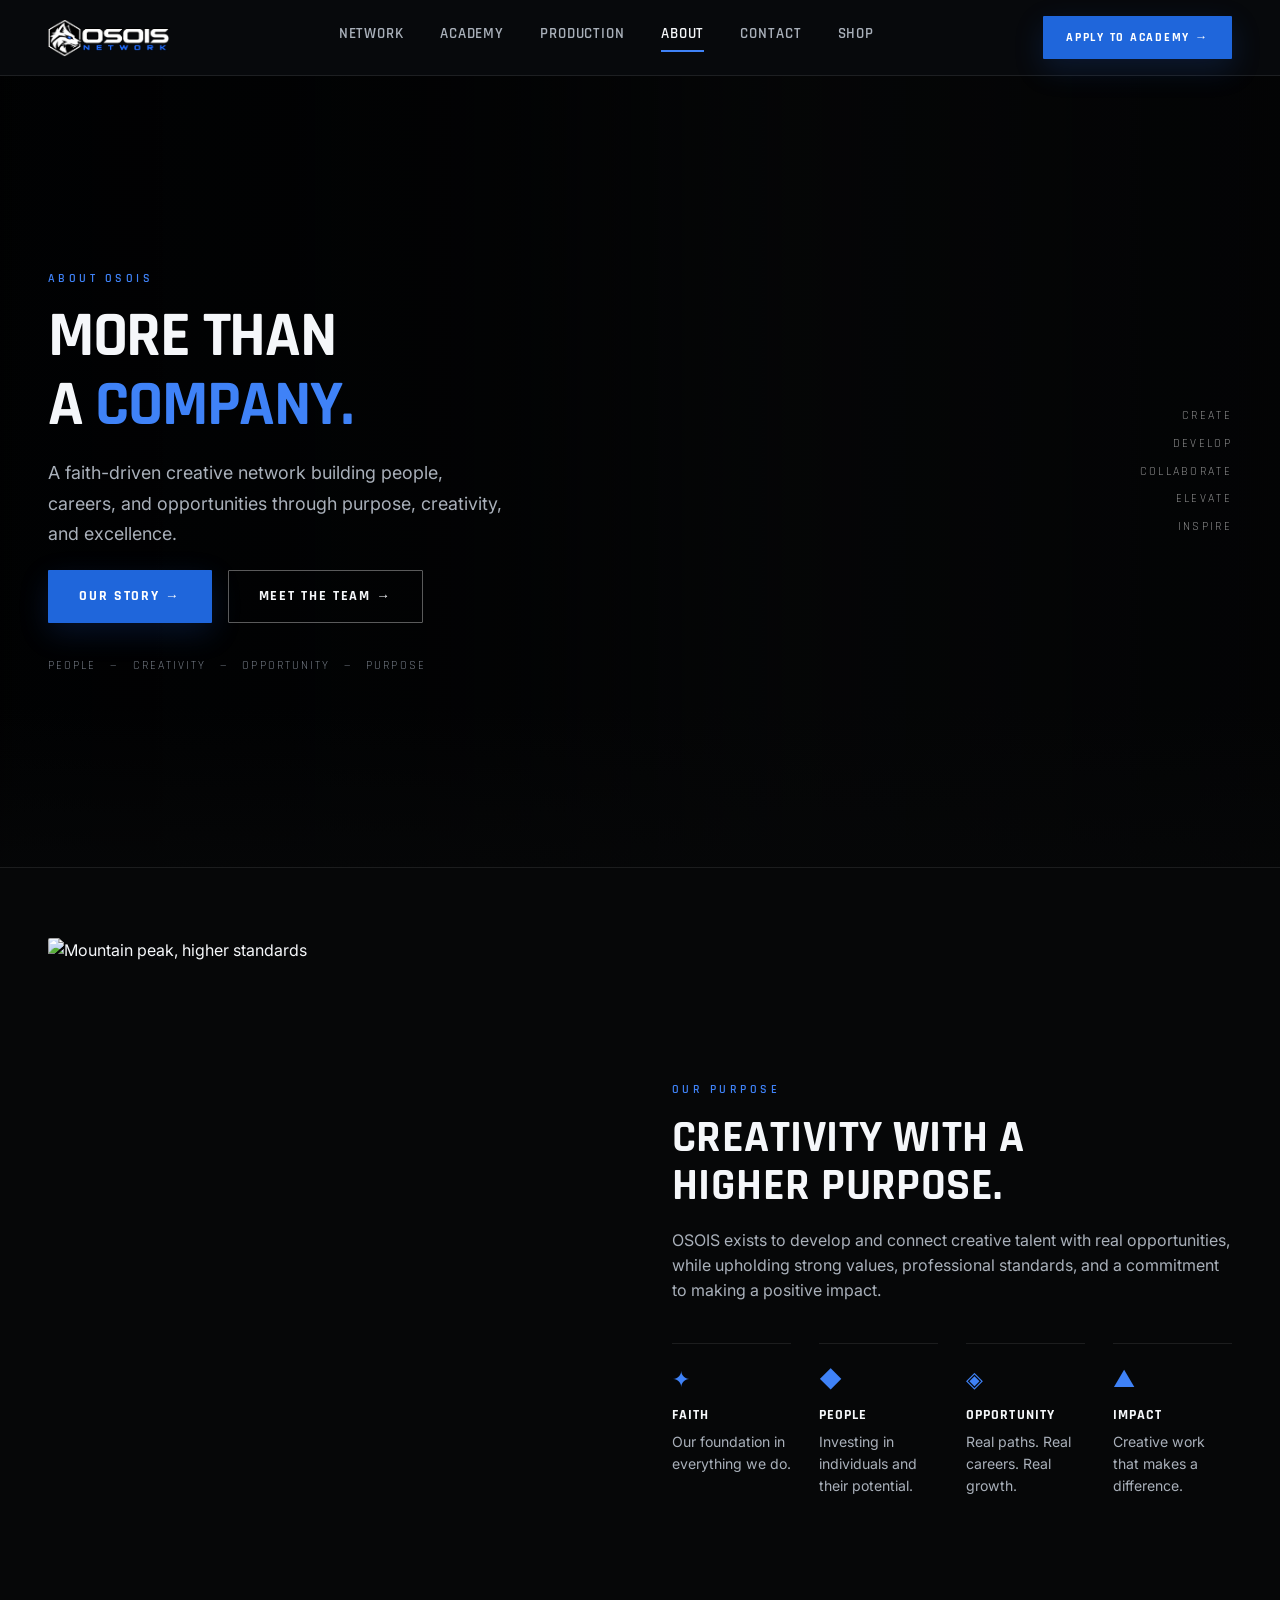
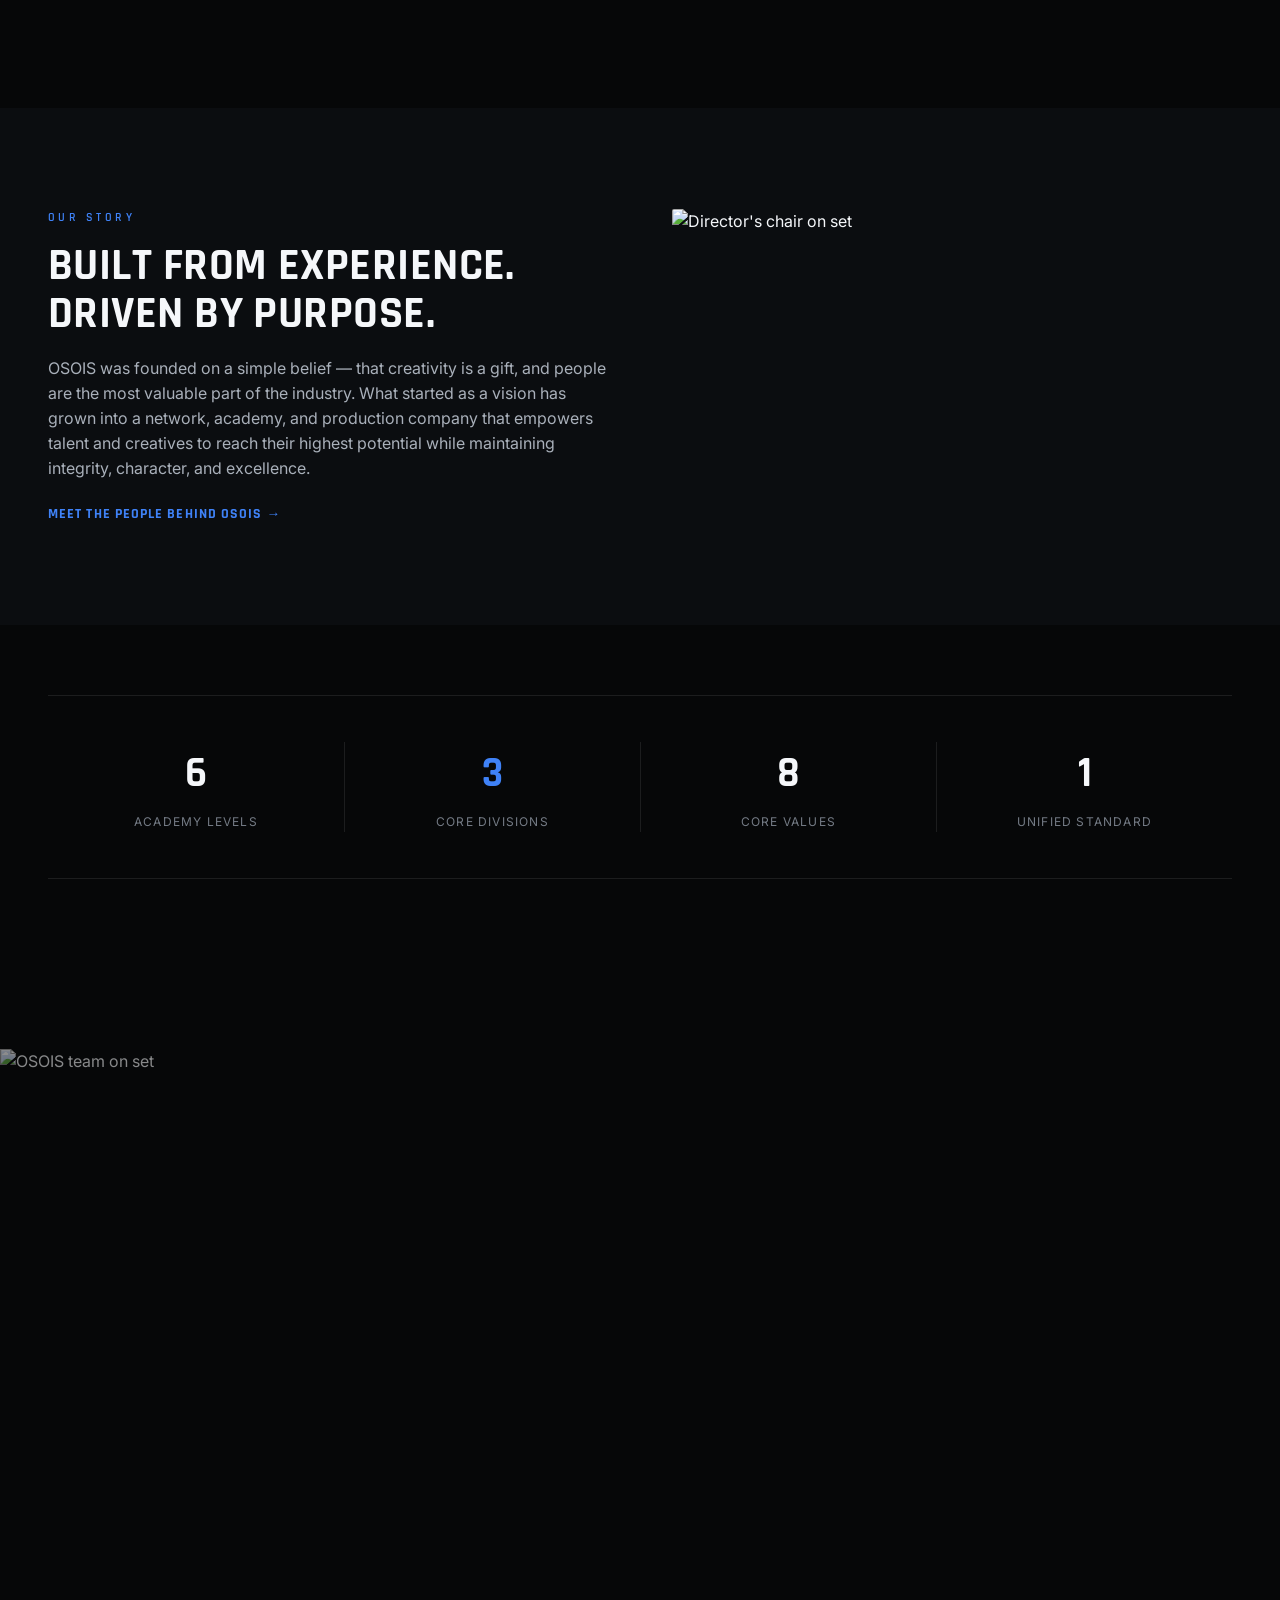
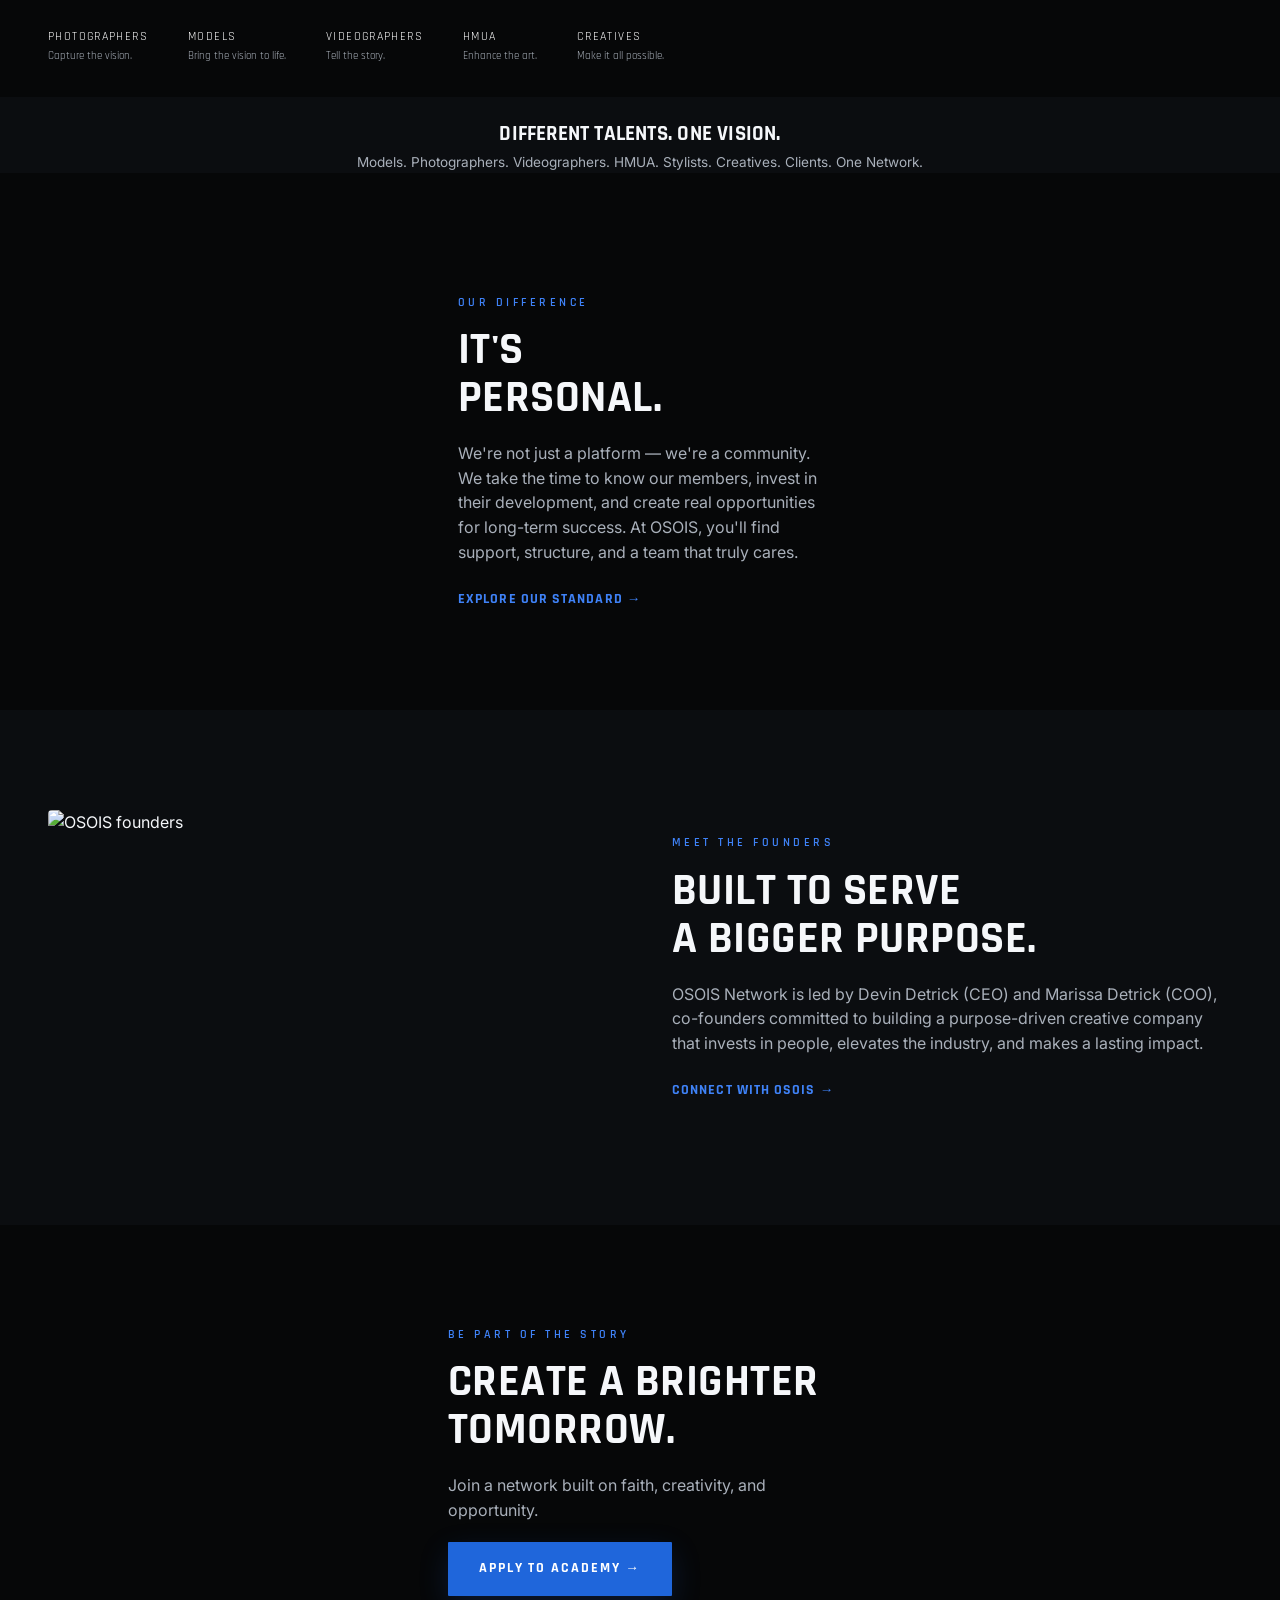
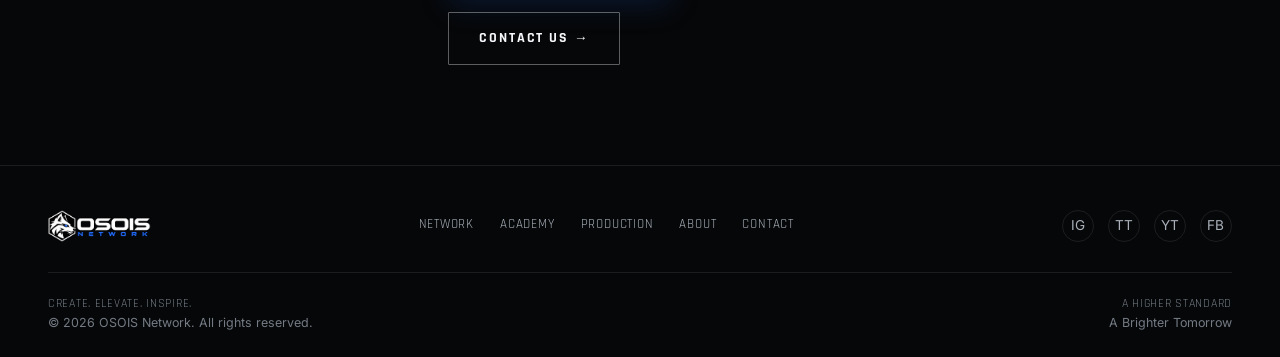
==== commit 60d3d38a: "Add 'Shop' link to navigation in about.html" ====
--- a/about.html
+++ b/about.html
@@ -23,6 +23,7 @@
       <a href="production.html">Production</a>
       <a href="about.html">About</a>
       <a href="contact.html">Contact</a>
+      <a href="shop.html">Shop</a>
     </nav>
     <div class="nav-cta">
       <a href="join.html" class="btn btn-primary">Apply to Academy →</a>
